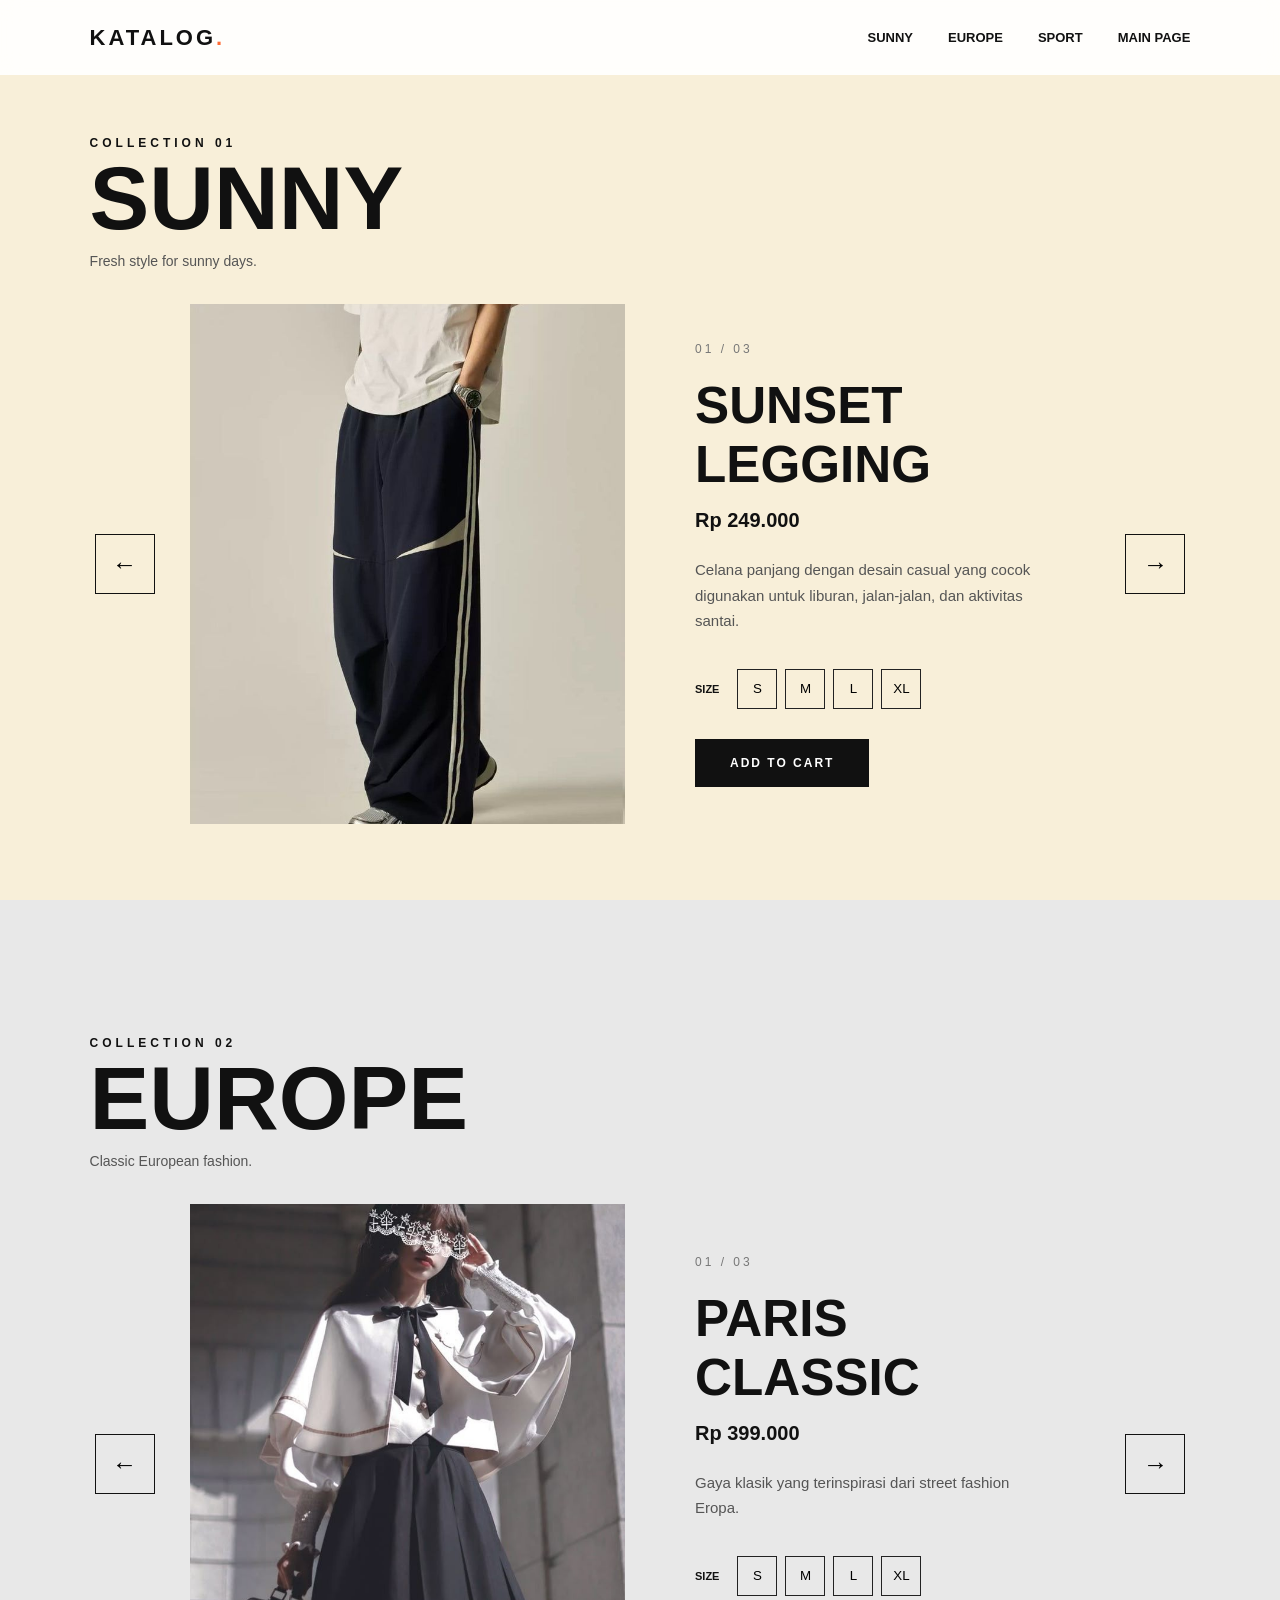
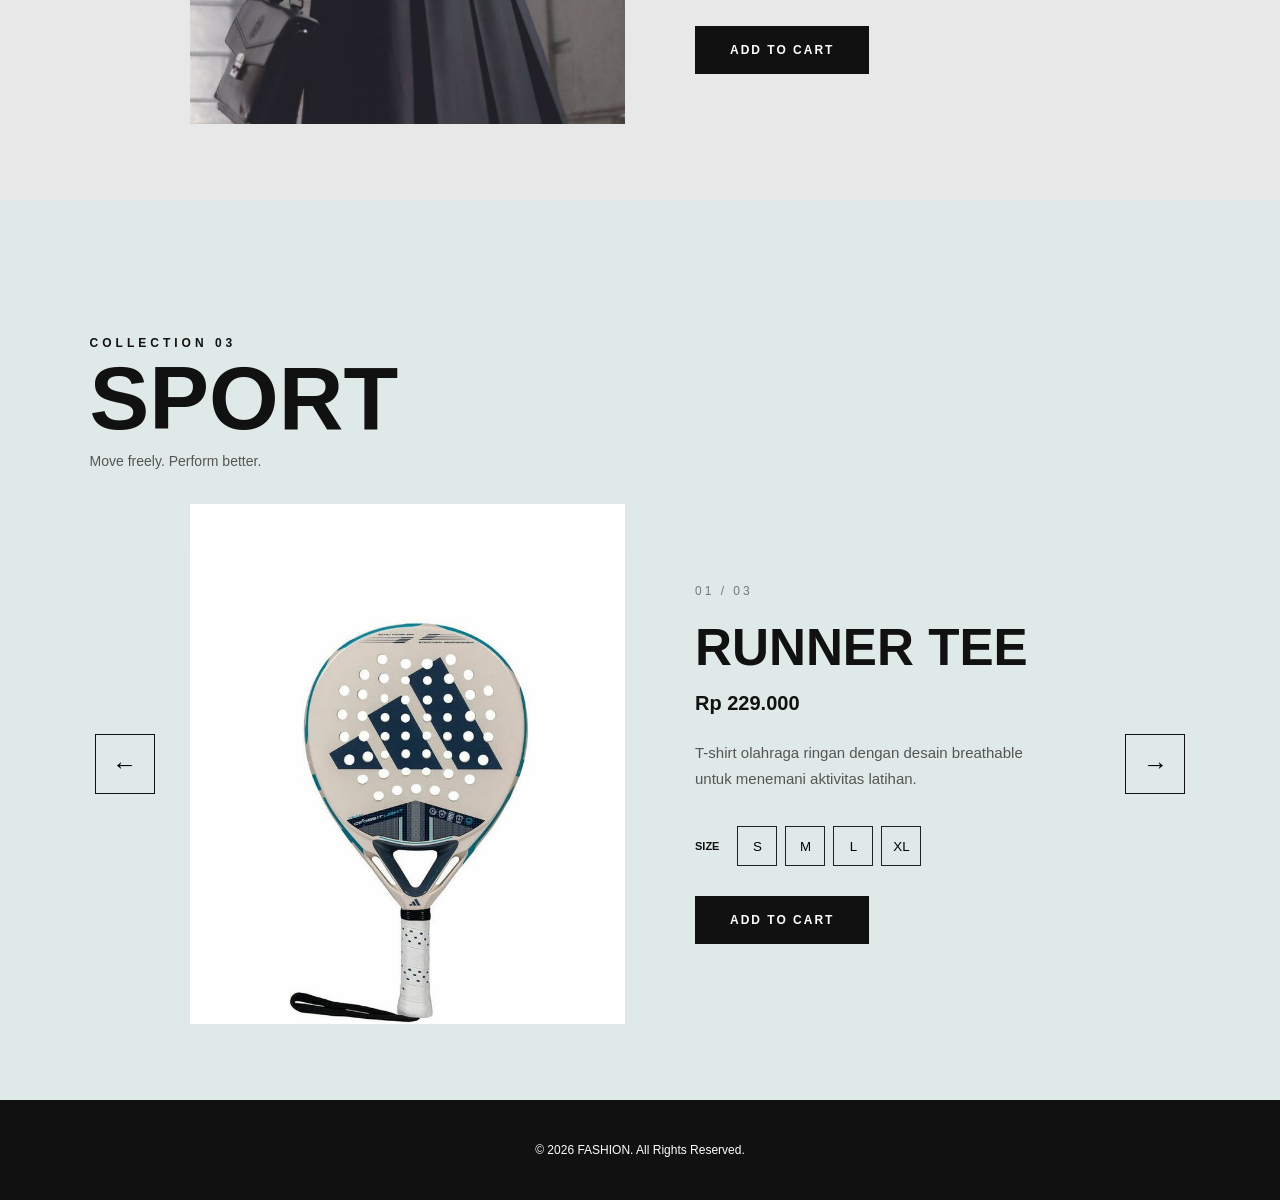
==== index.html @ 1089d289 "Add files via upload" ====
<!DOCTYPE html>
<html lang="id">
<head>
    <meta charset="UTF-8">
    <meta name="viewport" content="width=device-width, initial-scale=1.0">

    <title>Fashion Catalog</title>

    <link rel="stylesheet" href="styes2.css">
</head>

<body>

    <!-- NAVBAR -->
    <header class="navbar">
        <div class="logo">KATALOG<span>.</span></div>

        <nav>
            <a href="#sunny">Sunny</a>
            <a href="#europe">Europe</a>
            <a href="#sport">Sport</a>
            <a href="another_index.html">Main Page</a>
        </nav>
    </header>


    <!-- SUNNY -->
    <section class="catalog-section sunny" id="sunny">

        <div class="section-title">
            <p>COLLECTION 01</p>
            <h1>Sunny</h1>
            <span>Fresh style for sunny days.</span>
        </div>

        <div class="catalog">

            <button class="nav-btn prev" onclick="changeProduct('sunny', -1)">
                ←
            </button>

            <div class="product-image">
                <img id="sunny-image" src="" alt="Sunny product">
            </div>

            <div class="product-info">

                <p class="product-number" id="sunny-number"></p>

                <h2 id="sunny-name"></h2>

                <p class="price" id="sunny-price"></p>

                <p class="description" id="sunny-description"></p>

                <div class="sizes">
                    <span>SIZE</span>
                    <button>S</button>
                    <button>M</button>
                    <button>L</button>
                    <button>XL</button>
                </div>

                <button class="buy-btn">ADD TO CART</button>

            </div>

            <button class="nav-btn next" onclick="changeProduct('sunny', 1)">
                →
            </button>

        </div>

    </section>


    <!-- EUROPE -->
    <section class="catalog-section europe" id="europe">

        <div class="section-title">
            <p>COLLECTION 02</p>
            <h1>Europe</h1>
            <span>Classic European fashion.</span>
        </div>

        <div class="catalog">

            <button class="nav-btn prev" onclick="changeProduct('europe', -1)">
                ←
            </button>

            <div class="product-image">
                <img id="europe-image" src="" alt="Europe product">
            </div>

            <div class="product-info">

                <p class="product-number" id="europe-number"></p>

                <h2 id="europe-name"></h2>

                <p class="price" id="europe-price"></p>

                <p class="description" id="europe-description"></p>

                <div class="sizes">
                    <span>SIZE</span>
                    <button>S</button>
                    <button>M</button>
                    <button>L</button>
                    <button>XL</button>
                </div>

                <button class="buy-btn">ADD TO CART</button>

            </div>

            <button class="nav-btn next" onclick="changeProduct('europe', 1)">
                →
            </button>

        </div>

    </section>


    <!-- SPORT -->
    <section class="catalog-section sport" id="sport">

        <div class="section-title">
            <p>COLLECTION 03</p>
            <h1>Sport</h1>
            <span>Move freely. Perform better.</span>
        </div>

        <div class="catalog">

            <button class="nav-btn prev" onclick="changeProduct('sport', -1)">
                ←
            </button>

            <div class="product-image">
                <img id="sport-image" src="" alt="Sport product">
            </div>

            <div class="product-info">

                <p class="product-number" id="sport-number"></p>

                <h2 id="sport-name"></h2>

                <p class="price" id="sport-price"></p>

                <p class="description" id="sport-description"></p>

                <div class="sizes">
                    <span>SIZE</span>
                    <button>S</button>
                    <button>M</button>
                    <button>L</button>
                    <button>XL</button>
                </div>

                <button class="buy-btn">ADD TO CART</button>

            </div>

            <button class="nav-btn next" onclick="changeProduct('sport', 1)">
                →
            </button>

        </div>

    </section>


    <footer>
        <p>© 2026 FASHION. All Rights Reserved.</p>
    </footer>


    <script src="script2.js"></script>

</body>
</html>
---- styes2.css ----
/* =========================
   RESET
========================= */

* {
    margin: 0;
    padding: 0;
    box-sizing: border-box;
}

html {
    scroll-behavior: smooth;
}

body {
    font-family: Arial, Helvetica, sans-serif;
    color: #111;
}


/* =========================
   NAVBAR
========================= */

.navbar {
    position: fixed;
    top: 0;
    left: 0;

    width: 100%;
    height: 75px;

    display: flex;
    align-items: center;
    justify-content: space-between;

    padding: 0 7%;

    background: rgba(255, 255, 255, 0.9);

    backdrop-filter: blur(10px);

    z-index: 1000;
}

.logo {
    font-size: 22px;
    font-weight: 900;
    letter-spacing: 3px;
}

.logo span {
    color: #ff6b35;
}

.navbar nav {
    display: flex;
    gap: 35px;
}

.navbar nav a {
    color: #111;
    text-decoration: none;

    font-size: 13px;
    font-weight: bold;

    text-transform: uppercase;

    transition: 0.3s;
}

.navbar nav a:hover {
    color: #ff6b35;
}


/* =========================
   SECTION
========================= */

.catalog-section {
    min-height: 100vh;

    padding: 120px 7% 60px;

    display: flex;
    flex-direction: column;
    justify-content: center;
}


/* Warna tiap kategori */

.sunny {
    background: #f8efd9;
}

.europe {
    background: #e8e8e8;
}

.sport {
    background: #dfe9e7;
}


/* =========================
   SECTION TITLE
========================= */

.section-title {
    margin-bottom: 35px;
}

.section-title p {
    font-size: 12px;
    letter-spacing: 4px;
    font-weight: bold;

    margin-bottom: 8px;
}

.section-title h1 {
    font-size: clamp(50px, 7vw, 100px);
    line-height: 0.9;

    text-transform: uppercase;
}

.section-title span {
    display: block;

    margin-top: 15px;

    font-size: 14px;
    color: #555;
}


/* =========================
   CATALOG
========================= */

.catalog {
    width: 100%;

    display: grid;

    grid-template-columns: 70px 1fr 1fr 70px;

    align-items: center;

    gap: 30px;
}


/* =========================
   PRODUCT IMAGE
========================= */

.product-image {
    height: 520px;

    overflow: hidden;

    background: #ddd;
}

.product-image img {
    width: 100%;
    height: 100%;

    object-fit: cover;

    display: block;

    transition: 0.5s;
}

.product-image img:hover {
    transform: scale(1.04);
}


/* =========================
   PRODUCT INFO
========================= */

.product-info {
    padding: 20px 40px;
}

.product-number {
    font-size: 12px;

    letter-spacing: 3px;

    color: #777;

    margin-bottom: 20px;
}

.product-info h2 {
    font-size: clamp(30px, 4vw, 55px);

    text-transform: uppercase;

    margin-bottom: 15px;
}

.price {
    font-size: 20px;

    font-weight: bold;

    margin-bottom: 25px;
}

.description {
    max-width: 430px;

    color: #555;

    line-height: 1.7;

    font-size: 15px;

    margin-bottom: 35px;
}


/* =========================
   SIZE
========================= */

.sizes {
    display: flex;

    align-items: center;

    gap: 8px;

    margin-bottom: 30px;
}

.sizes span {
    font-size: 11px;

    font-weight: bold;

    margin-right: 10px;
}

.sizes button {
    width: 40px;
    height: 40px;

    border: 1px solid #222;

    background: transparent;

    cursor: pointer;

    transition: 0.3s;
}

.sizes button:hover {
    background: #111;
    color: white;
}


/* =========================
   BUTTON
========================= */

.buy-btn {
    border: none;

    background: #111;
    color: white;

    padding: 17px 35px;

    font-size: 12px;

    font-weight: bold;

    letter-spacing: 2px;

    cursor: pointer;

    transition: 0.3s;
}

.buy-btn:hover {
    background: #ff6b35;

    transform: translateY(-2px);
}


/* =========================
   NEXT / BACK
========================= */

.nav-btn {
    width: 60px;
    height: 60px;

    border: 1px solid #111;

    background: transparent;

    font-size: 25px;

    cursor: pointer;

    transition: 0.3s;

    z-index: 2;
}

.nav-btn:hover {
    background: #111;
    color: white;
}

.prev {
    justify-self: center;
}

.next {
    justify-self: center;
}


/* =========================
   FOOTER
========================= */

footer {
    height: 100px;

    display: flex;
    align-items: center;
    justify-content: center;

    background: #111;

    color: white;

    font-size: 12px;
}


/* =========================
   RESPONSIVE
========================= */

@media (max-width: 900px) {

    .navbar {
        padding: 0 5%;
    }

    .catalog-section {
        padding-left: 5%;
        padding-right: 5%;
    }

    .catalog {
        grid-template-columns: 50px 1fr 50px;

        gap: 10px;
    }

    .product-image {
        grid-column: 2;

        height: 400px;
    }

    .product-info {
        grid-column: 2;

        padding: 30px 0;
    }

    .prev {
        grid-column: 1;
        grid-row: 1;
    }

    .next {
        grid-column: 3;
        grid-row: 1;
    }

}


@media (max-width: 600px) {

    .navbar {
        height: 65px;
    }

    .navbar nav {
        gap: 12px;
    }

    .navbar nav a {
        font-size: 10px;
    }

    .logo {
        font-size: 17px;
    }

    .catalog-section {
        padding-top: 100px;
    }

    .section-title h1 {
        font-size: 55px;
    }

    .product-image {
        height: 350px;
    }

    .product-info h2 {
        font-size: 32px;
    }

    .description {
        font-size: 13px;
    }

    .nav-btn {
        width: 45px;
        height: 45px;

        font-size: 20px;
    }

}
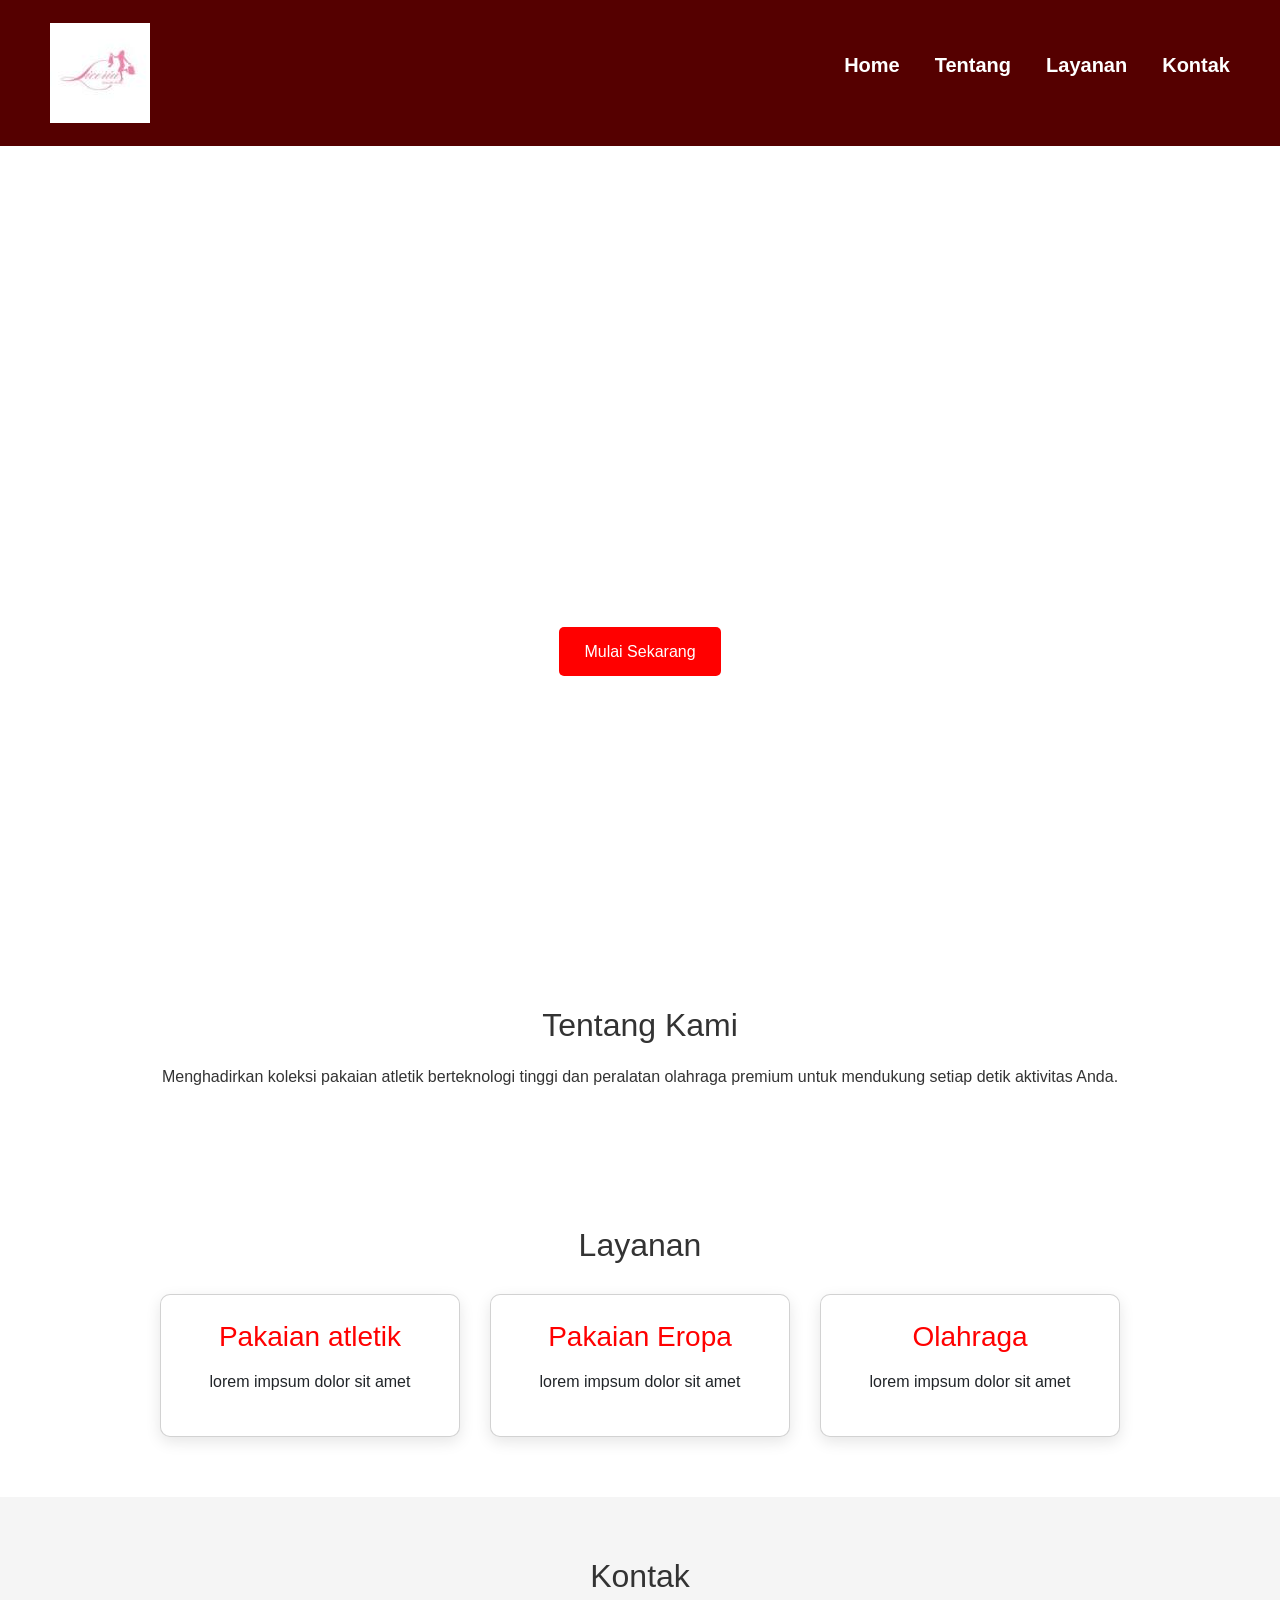
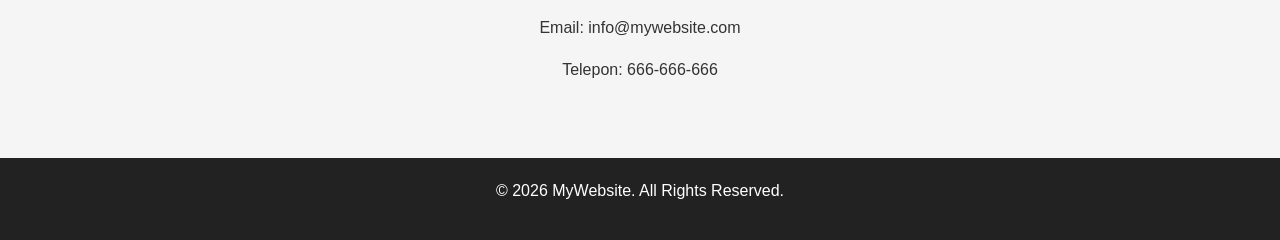
==== commit af552f91: "Rename another_index.html to index.html" ====
--- a/index.html
+++ b/index.html
@@ -3,70 +3,49 @@
 <head>
     <meta charset="UTF-8">
     <meta name="viewport" content="width=device-width, initial-scale=1.0">
+     <link href="https://cdn.jsdelivr.net/npm/bootstrap@5.3.3/dist/css/bootstrap.min.css" rel="stylesheet">
+    <script src="https://cdn.jsdelivr.net/npm/bootstrap@5.3.3/dist/js/bootstrap.bundle.min.js"></script>
 
-    <title>Fashion Catalog</title>
+    <title>The Shop</title>
 
-    <link rel="stylesheet" href="styes2.css">
+    <link rel="stylesheet" href="stlye.css" 
+    href="{{ url_for('reference', filename='style.css') }}"> <!--penting-->
 </head>
 
 <body>
+    <!-- Navbar -->
+    <header>
+        <nav class="navbar">
+            <div class="logo">
+				<img src="reference/logo2.jpg">
+			</div>
 
-    <!-- NAVBAR -->
-    <header class="navbar">
-        <div class="logo">KATALOG<span>.</span></div>
-
-        <nav>
-            <a href="#sunny">Sunny</a>
-            <a href="#europe">Europe</a>
-            <a href="#sport">Sport</a>
-            <a href="another_index.html">Main Page</a>
+            <ul class="nav-menu">
+                <li><a href="#">Home</a></li>
+                <li><a href="#about">Tentang</a></li>
+                <li><a href="#service">Layanan</a></li>
+                <li><a href="#contact">Kontak</a></li>
+            </ul>
         </nav>
     </header>
 
 
-    <!-- SUNNY -->
-    <section class="catalog-section sunny" id="sunny">
+    <!-- Hero Section -->
+    <section class="hero">
 
-        <div class="section-title">
-            <p>COLLECTION 01</p>
-            <h1>Sunny</h1>
-            <span>Fresh style for sunny days.</span>
-        </div>
+        <div class="hero-content">
 
-        <div class="catalog">
+            <h1>
+                Pakaian Modern untuk aktivitas Premium
+            </h1>
 
-            <button class="nav-btn prev" onclick="changeProduct('sunny', -1)">
-                ←
-            </button>
+            <p>
+                Pakaian atletik dengan teknologi tinggi dan peralatan olahraga premium
+                jelajahi sekarang
+            </p>
 
-            <div class="product-image">
-                <img id="sunny-image" src="" alt="Sunny product">
-            </div>
-
-            <div class="product-info">
-
-                <p class="product-number" id="sunny-number"></p>
-
-                <h2 id="sunny-name"></h2>
-
-                <p class="price" id="sunny-price"></p>
-
-                <p class="description" id="sunny-description"></p>
-
-                <div class="sizes">
-                    <span>SIZE</span>
-                    <button>S</button>
-                    <button>M</button>
-                    <button>L</button>
-                    <button>XL</button>
-                </div>
-
-                <button class="buy-btn">ADD TO CART</button>
-
-            </div>
-
-            <button class="nav-btn next" onclick="changeProduct('sunny', 1)">
-                →
+            <button onclick="window.location.href='index.html'">
+                Mulai Sekarang
             </button>
 
         </div>
@@ -74,112 +53,80 @@
     </section>
 
 
-    <!-- EUROPE -->
-    <section class="catalog-section europe" id="europe">
+    <!-- About -->
+    <section id="about" class="about">
 
-        <div class="section-title">
-            <p>COLLECTION 02</p>
-            <h1>Europe</h1>
-            <span>Classic European fashion.</span>
-        </div>
+        <h2>Tentang Kami</h2>
 
-        <div class="catalog">
+        <p>
+            Menghadirkan koleksi pakaian atletik berteknologi
+             tinggi dan peralatan olahraga premium untuk mendukung
+              setiap detik aktivitas Anda.
+        </p>
 
-            <button class="nav-btn prev" onclick="changeProduct('europe', -1)">
-                ←
-            </button>
+    </section>
 
-            <div class="product-image">
-                <img id="europe-image" src="" alt="Europe product">
+
+    <!-- Service -->
+    <section id="service" class="service">
+
+        <h2>Layanan</h2>
+
+        <div class="card-container">
+
+            <div class="card">
+                <h3>Pakaian atletik</h3>
+                <p>
+                    lorem impsum dolor sit amet
+                </p>
             </div>
 
-            <div class="product-info">
 
-                <p class="product-number" id="europe-number"></p>
-
-                <h2 id="europe-name"></h2>
-
-                <p class="price" id="europe-price"></p>
-
-                <p class="description" id="europe-description"></p>
-
-                <div class="sizes">
-                    <span>SIZE</span>
-                    <button>S</button>
-                    <button>M</button>
-                    <button>L</button>
-                    <button>XL</button>
-                </div>
-
-                <button class="buy-btn">ADD TO CART</button>
-
+            <div class="card">
+                <h3>Pakaian Eropa</h3>
+                <p>
+                    lorem impsum dolor sit amet
+                </p>
             </div>
 
-            <button class="nav-btn next" onclick="changeProduct('europe', 1)">
-                →
-            </button>
+
+            <div class="card">
+                <h3>Olahraga</h3>
+                <p>
+                    lorem impsum dolor sit amet
+                </p>
+            </div>
 
         </div>
 
     </section>
 
 
-    <!-- SPORT -->
-    <section class="catalog-section sport" id="sport">
+    <!-- Contact -->
+    <section id="contact" class="contact">
 
-        <div class="section-title">
-            <p>COLLECTION 03</p>
-            <h1>Sport</h1>
-            <span>Move freely. Perform better.</span>
-        </div>
+        <h2>Kontak</h2>
 
-        <div class="catalog">
+        <p>
+            Email: info@mywebsite.com
+        </p>
 
-            <button class="nav-btn prev" onclick="changeProduct('sport', -1)">
-                ←
-            </button>
-
-            <div class="product-image">
-                <img id="sport-image" src="" alt="Sport product">
-            </div>
-
-            <div class="product-info">
-
-                <p class="product-number" id="sport-number"></p>
-
-                <h2 id="sport-name"></h2>
-
-                <p class="price" id="sport-price"></p>
-
-                <p class="description" id="sport-description"></p>
-
-                <div class="sizes">
-                    <span>SIZE</span>
-                    <button>S</button>
-                    <button>M</button>
-                    <button>L</button>
-                    <button>XL</button>
-                </div>
-
-                <button class="buy-btn">ADD TO CART</button>
-
-            </div>
-
-            <button class="nav-btn next" onclick="changeProduct('sport', 1)">
-                →
-            </button>
-
-        </div>
+        <p>
+            Telepon: 666-666-666
+        </p>
 
     </section>
 
 
+    <!-- Footer -->
     <footer>
-        <p>© 2026 FASHION. All Rights Reserved.</p>
+
+        <p>
+            © 2026 MyWebsite. All Rights Reserved.
+        </p>
+
     </footer>
 
-
-    <script src="script2.js"></script>
-
+<script src="script.js"></script>
 </body>
-</html>+</html>
